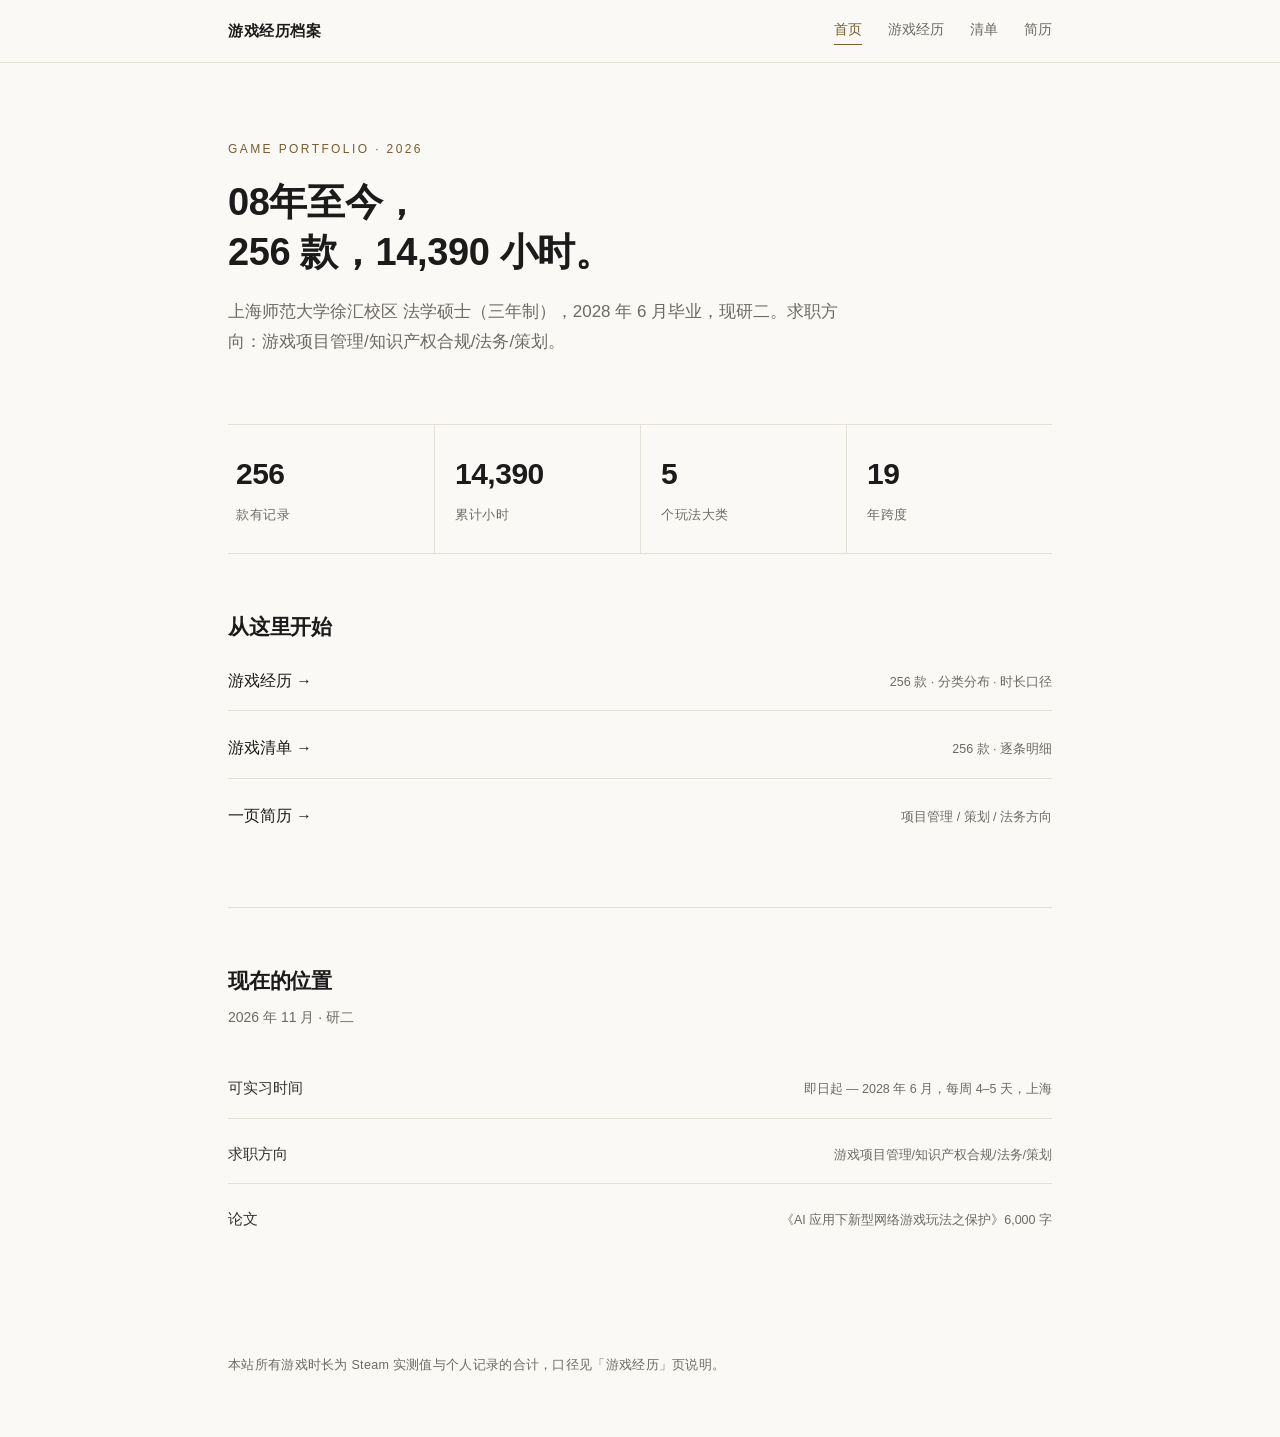
==== index.html @ 87f846f8 "Add files via upload" ====
<!DOCTYPE html>
<html lang="zh-CN">
<head>
<meta charset="UTF-8">
<meta name="viewport" content="width=device-width, initial-scale=1">
<title>游戏经历档案</title>
<meta name="description" content="游戏经历、求职简历与作品索引">
<link rel="stylesheet" href="style.css">
</head>
<body>

<div class="top">
  <div class="wrap">
    <a class="brand" href="index.html">游戏经历档案</a>
    <nav class="nav">
      <a class="on" href="index.html">首页</a>
      <a href="games.html">游戏经历</a>
      <a href="list.html">清单</a>
      <a href="resume.html">简历</a>
    </nav>
  </div>
</div>

<div class="wrap">

  <div class="hero">
    <div class="eyebrow">GAME PORTFOLIO · 2026</div>
    <h1>08年至今，<br>256 款，14,390 小时。</h1>
    <p class="lede">上海师范大学徐汇校区 法学硕士（三年制），2028 年 6 月毕业，现研二。求职方向：游戏项目管理/知识产权合规/法务/策划。</p>
  </div>

  <div class="stats">
    <div><b>256</b><span>款有记录</span></div>
    <div><b>14,390</b><span>累计小时</span></div>
    <div><b>5</b><span>个玩法大类</span></div>
    <div><b>19</b><span>年跨度</span></div>
  </div>

  <section>
    <h2>从这里开始</h2>
    <ul class="linklist">
      <li><a href="games.html">游戏经历 →</a><span class="meta">256 款 · 分类分布 · 时长口径</span></li>
      <li><a href="list.html">游戏清单 →</a><span class="meta">256 款 · 逐条明细</span></li>
      <li><a href="resume.html">一页简历 →</a><span class="meta">项目管理 / 策划 / 法务方向</span></li>

      <!-- 加材料：文件丢进本目录，复制下一行改掉文件名和标题即可
      <li><a href="文件名.pdf" target="_blank">材料标题 →</a><span class="meta">PDF · 2026.11</span></li>
      -->
    </ul>
  </section>

  <section>
    <h2>现在的位置</h2>
    <p class="sub">2026 年 11 月 · 研二</p>
    <ul class="linklist">
      <li><span>可实习时间</span><span class="meta">即日起 — 2028 年 6 月，每周 4–5 天，上海</span></li>
      <li><span>求职方向</span><span class="meta">游戏项目管理/知识产权合规/法务/策划</span></li>
      <li><span>论文</span><span class="meta">《AI 应用下新型网络游戏玩法之保护》6,000 字</span></li>
    </ul>
  </section>

  <footer>
    本站所有游戏时长为 Steam 实测值与个人记录的合计，口径见「游戏经历」页说明。
  </footer>

</div>

</body>
</html>
---- style.css ----
:root {
  --bg: #faf9f6;
  --ink: #1b1b1b;
  --muted: #6d6a63;
  --line: #e4e0d7;
  --accent: #7a5c2e;
  --accent2: #2f4a50;
  --card: #fffefb;
}

* { box-sizing: border-box; }

body {
  margin: 0;
  background: var(--bg);
  color: var(--ink);
  font-family: -apple-system, "Segoe UI", "PingFang SC", "Microsoft YaHei", sans-serif;
  line-height: 1.78;
  font-size: 16px;
  -webkit-font-smoothing: antialiased;
}

.wrap { max-width: 880px; margin: 0 auto; padding: 0 28px; }

/* 顶部导航 */
.top {
  position: sticky;
  top: 0;
  z-index: 10;
  background: rgba(250, 249, 246, 0.93);
  border-bottom: 1px solid var(--line);
  backdrop-filter: blur(8px);
}
.top .wrap { display: flex; align-items: center; justify-content: space-between; height: 62px; gap: 20px; }
.brand { font-size: 15px; letter-spacing: .5px; color: var(--ink); text-decoration: none; font-weight: 600; }
.nav { display: flex; gap: 26px; }
.nav a {
  font-size: 14px;
  color: var(--muted);
  text-decoration: none;
  padding-bottom: 3px;
  border-bottom: 1px solid transparent;
}
.nav a:hover { color: var(--ink); }
.nav a.on { color: var(--accent); border-bottom-color: var(--accent); }

/* 首屏 */
.hero { padding: 76px 0 58px; }
.eyebrow {
  font-size: 12px;
  letter-spacing: 2.4px;
  color: var(--accent);
  margin-bottom: 18px;
}
h1 {
  font-size: 38px;
  line-height: 1.3;
  margin: 0 0 20px;
  font-weight: 650;
  letter-spacing: -.4px;
}
.lede { font-size: 17px; color: var(--muted); max-width: 640px; margin: 0; }

/* 数字条 */
.stats {
  display: grid;
  grid-template-columns: repeat(4, 1fr);
  border-top: 1px solid var(--line);
  border-bottom: 1px solid var(--line);
  margin: 8px 0 0;
}
.stats div { padding: 22px 8px 24px; }
.stats div + div { border-left: 1px solid var(--line); padding-left: 20px; }
.stats b {
  display: block;
  font-size: 30px;
  font-weight: 600;
  letter-spacing: -.5px;
  font-variant-numeric: tabular-nums;
}
.stats span { font-size: 12.5px; color: var(--muted); letter-spacing: .6px; }

/* 章节 */
section { padding: 54px 0; border-bottom: 1px solid var(--line); }
section:last-of-type { border-bottom: 0; }
h2 {
  font-size: 21px;
  font-weight: 600;
  margin: 0 0 6px;
  letter-spacing: -.2px;
}
.sub { font-size: 14px; color: var(--muted); margin: 0 0 30px; }

/* 分类表 */
table { width: 100%; border-collapse: collapse; font-size: 14.5px; }
thead th {
  text-align: left;
  font-weight: 600;
  font-size: 12.5px;
  letter-spacing: .8px;
  color: var(--muted);
  padding: 0 10px 10px;
  border-bottom: 1px solid var(--line);
}
tbody td { padding: 11px 10px; border-bottom: 1px solid var(--line); }
tbody td:first-child { padding-left: 0; font-weight: 500; }
.num { text-align: right; font-variant-numeric: tabular-nums; }
tbody tr:last-child td { border-bottom: 0; }
tbody tr.tot td { font-weight: 600; padding-top: 14px; border-top: 1px solid var(--line); }

/* 条形 */
.bars { margin-top: 4px; }
.bar {
  display: grid;
  grid-template-columns: 190px 1fr 78px;
  align-items: center;
  gap: 16px;
  padding: 9px 0;
  font-size: 14.5px;
}
.bar .name { color: var(--ink); }
.bar .track { height: 7px; background: #eeeae1; border-radius: 4px; overflow: hidden; }
.bar .fill { height: 100%; background: var(--accent); border-radius: 4px; }
.bar .val { text-align: right; color: var(--muted); font-variant-numeric: tabular-nums; font-size: 13.5px; }

/* 卡片 */
.cards { display: grid; grid-template-columns: 1fr 1fr; gap: 20px; }
.card {
  background: var(--card);
  border: 1px solid var(--line);
  border-radius: 3px;
  padding: 24px 24px 26px;
}
.card h3 { font-size: 15.5px; margin: 0 0 4px; font-weight: 600; }
.card .tag { font-size: 12px; color: var(--accent); letter-spacing: 1px; margin-bottom: 10px; display: block; }
.card p { margin: 0; font-size: 14px; color: var(--muted); }

/* 简历版式 */
.sheet { background: var(--card); border: 1px solid var(--line); padding: 52px 52px 56px; margin: 34px 0 0; }
.sheet h2 { font-size: 26px; margin-bottom: 2px; }
.contact { font-size: 13.5px; color: var(--muted); margin-bottom: 6px; }
.rule { height: 1px; background: var(--line); margin: 26px 0; }
.job { font-size: 14px; color: var(--accent); margin: 0 0 4px; }
.block { margin-bottom: 26px; }
.block h3 {
  font-size: 13px;
  letter-spacing: 1.4px;
  color: var(--accent2);
  margin: 0 0 12px;
  font-weight: 600;
}
.row { display: flex; justify-content: space-between; gap: 16px; font-size: 14.5px; }
.row .r { color: var(--muted); font-variant-numeric: tabular-nums; white-space: nowrap; }
ul { margin: 0; padding-left: 18px; }
li { font-size: 14.5px; margin-bottom: 7px; color: #33312d; }
li b { font-weight: 600; color: var(--ink); }

/* 列表链接（以后加材料就复制一行） */
.linklist { list-style: none; padding: 0; margin: 0; }
.linklist li {
  border-bottom: 1px solid var(--line);
  padding: 16px 0;
  display: flex;
  justify-content: space-between;
  align-items: baseline;
  gap: 18px;
}
.linklist li:last-child { border-bottom: 0; }
.linklist a { color: var(--ink); text-decoration: none; font-size: 15.5px; }
.linklist a:hover { color: var(--accent); }
.linklist .meta { font-size: 12.5px; color: var(--muted); white-space: nowrap; }

.btn {
  display: inline-block;
  padding: 9px 18px;
  border: 1px solid var(--accent);
  color: var(--accent);
  text-decoration: none;
  font-size: 14px;
  border-radius: 3px;
}
.btn:hover { background: var(--accent); color: #fff; }

.docframe {
  display: block;
  width: 100%;
  height: 760px;
  border: 1px solid var(--line);
  background: #fff;
  margin-top: 18px;
}

/* 简历页：正文段落、表下说明、下载区 */
.note { font-size: 14.5px; color: #33312d; margin: 0 0 16px; }
.cap { font-size: 12.5px; color: var(--muted); margin: 10px 0 0; }
.sheet table { margin-top: 4px; }
.dl { display: flex; align-items: center; gap: 16px; flex-wrap: wrap; }
.dlmeta { font-size: 12.5px; color: var(--muted); }

/* 清单页：逐条清单表与合计条 */
h2 .tsub { font-size: 13px; font-weight: 400; color: var(--muted); margin-left: 10px; letter-spacing: 0; }
.tlist { font-size: 13.5px; }.tlist tbody td { padding: 6px 10px; }
.tlist tbody td:first-child { font-weight: 400; }
.tlist tbody td:last-child { white-space: nowrap; }
.muted { color: var(--muted); }
.grand {
  display: flex;
  justify-content: space-between;
  align-items: baseline;
  gap: 16px;
  border-top: 1px solid var(--line);
  border-bottom: 1px solid var(--line);
  padding: 16px 0;
  font-size: 15px;
}
.grand .gv b { font-weight: 600; font-variant-numeric: tabular-nums; }

footer {
  padding: 44px 0 60px;
  font-size: 12.5px;
  color: var(--muted);
  letter-spacing: .3px;
}

@media (max-width: 720px) {
  .wrap { padding: 0 18px; }
  h1 { font-size: 28px; }
  .hero { padding: 50px 0 40px; }
  .stats { grid-template-columns: 1fr 1fr; }
  .stats div + div { border-left: 0; }
  .stats div:nth-child(even) { border-left: 1px solid var(--line); padding-left: 20px; }
  .cards { grid-template-columns: 1fr; }
  .bar { grid-template-columns: 120px 1fr 62px; gap: 10px; font-size: 13.5px; }
  .sheet { padding: 30px 22px 34px; }
  .nav { gap: 16px; }
  .nav a { font-size: 13px; }
  .docframe { height: 460px; }
}
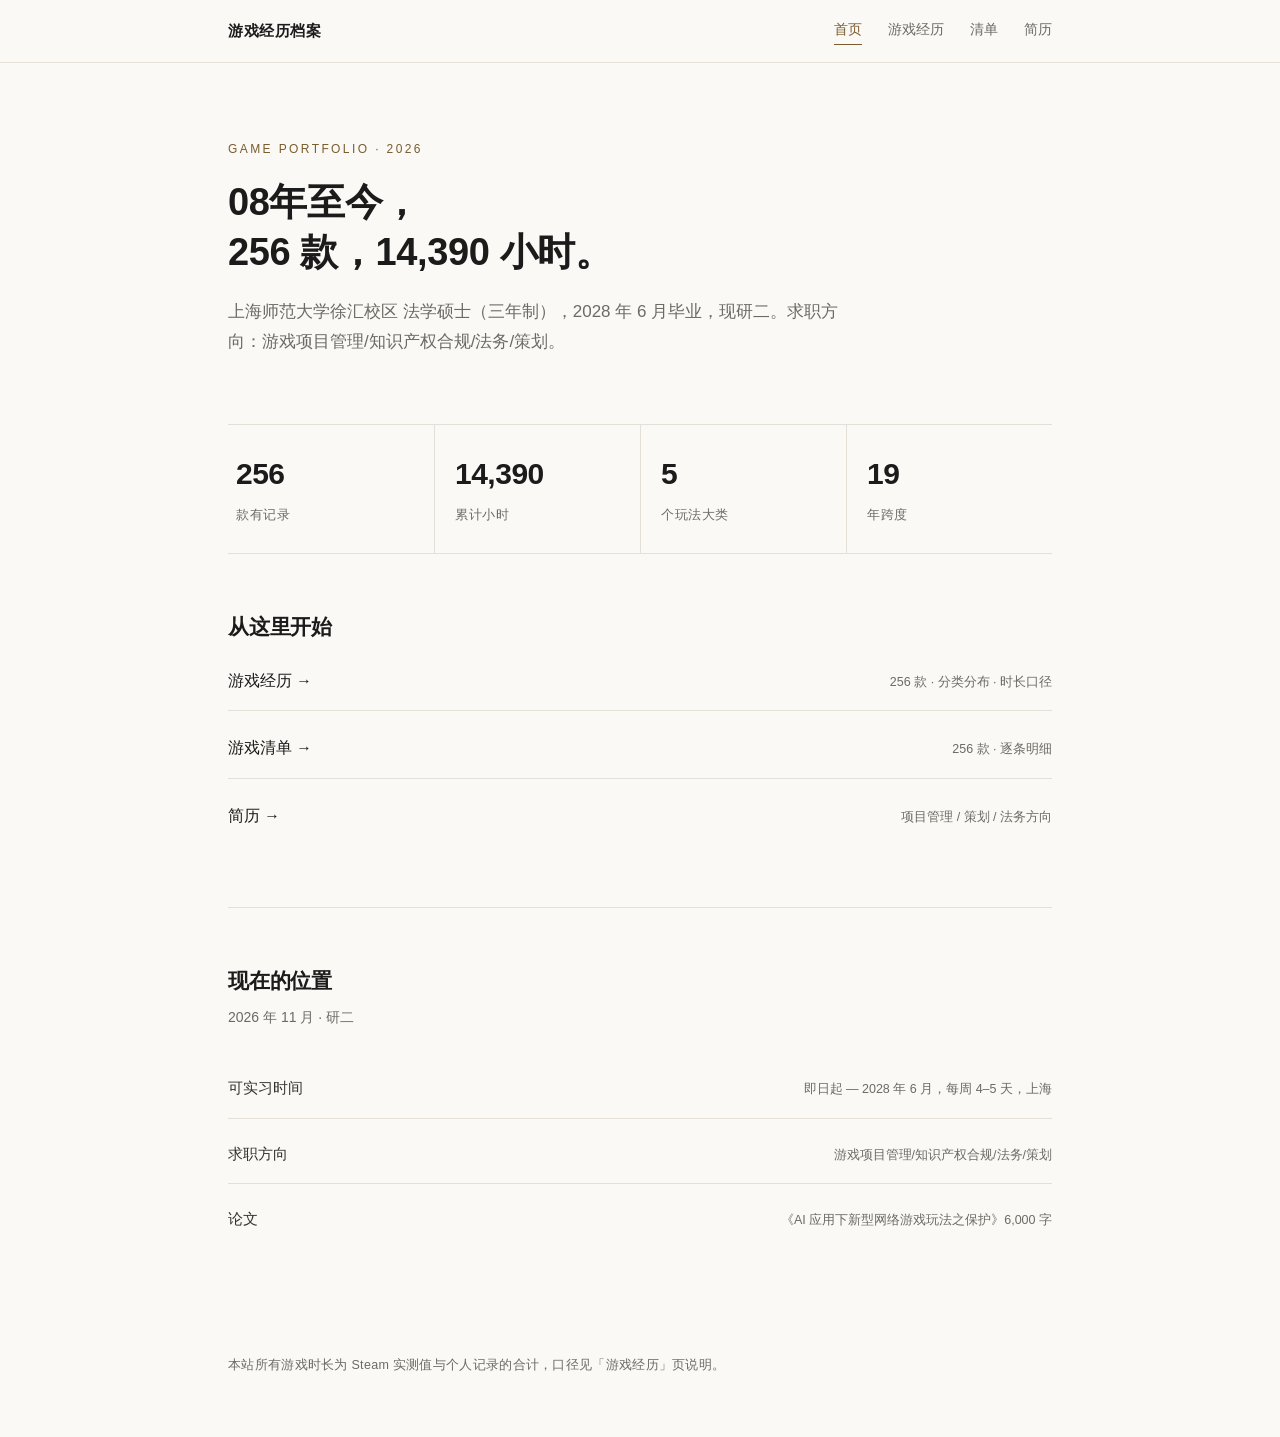
==== commit f4890045: "Update index.html" ====
--- a/index.html
+++ b/index.html
@@ -41,7 +41,7 @@
     <ul class="linklist">
       <li><a href="games.html">游戏经历 →</a><span class="meta">256 款 · 分类分布 · 时长口径</span></li>
       <li><a href="list.html">游戏清单 →</a><span class="meta">256 款 · 逐条明细</span></li>
-      <li><a href="resume.html">一页简历 →</a><span class="meta">项目管理 / 策划 / 法务方向</span></li>
+      <li><a href="resume.html">简历 →</a><span class="meta">项目管理 / 策划 / 法务方向</span></li>
 
       <!-- 加材料：文件丢进本目录，复制下一行改掉文件名和标题即可
       <li><a href="文件名.pdf" target="_blank">材料标题 →</a><span class="meta">PDF · 2026.11</span></li>
@@ -67,3 +67,4 @@
 
 </body>
 </html>
+ 
